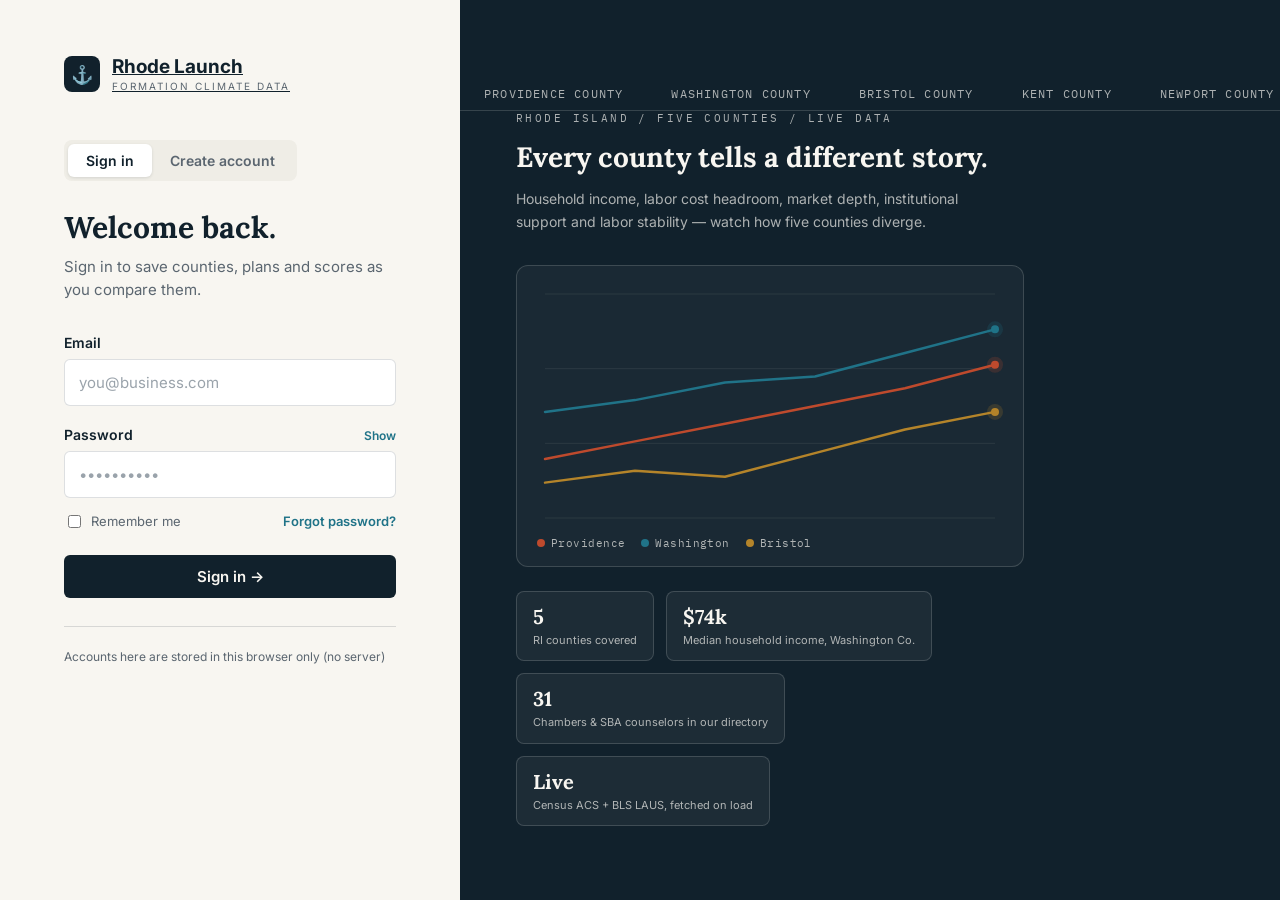
==== index.html @ 3983e7d6 "Update index.html" ====
<!doctype html>
<html lang="en">
<head>
<meta charset="UTF-8" />
<meta name="viewport" content="width=device-width, initial-scale=1.0" />
<title>Rhode Launch — Rhode Island formation climate estimator</title>
<meta name="description" content="Know the local economy before you sign the lease. County-by-county formation climate estimator for Rhode Island, built on live Census and BLS data." />
<link rel="preconnect" href="https://fonts.googleapis.com">
<link href="https://fonts.googleapis.com/css2?family=Lora:wght@600;700;800&family=Inter:wght@400;500;600;700&family=IBM+Plex+Mono:wght@400;500&display=swap" rel="stylesheet">
<link rel="stylesheet" href="style.css" />
</head>
<body>
<script>
  // Gate this page behind sign-in. Runs before the rest of the page renders.
  if (!localStorage.getItem("sbri_session")) {
    window.location.href = "login.html";
  }
</script>

<header class="site-header">
  <div class="header-inner">
    <button class="logo-btn" id="logo-link" aria-label="Go to estimator">
      <span class="logo-icon">⚓</span>
      <span>
        <div class="logo-text-main">Rhode Launch</div>
        <div class="logo-text-sub">FORMATION CLIMATE DATA</div>
      </span>
    </button>
    <nav class="nav-desktop">
      <button class="nav-pill" data-page="home">Estimator</button>
      <button class="nav-pill" data-page="counties">County snapshot</button>
      <button class="nav-pill" data-page="resources">Resources</button>
      <button class="nav-pill" data-page="saved">Saved scores</button>
      <button class="btn btn-outline btn-sm" id="auth-link" style="margin-left:8px;">Sign out</button>
    </nav>
    <button class="mobile-toggle" id="mobile-menu-toggle" aria-label="Toggle menu">☰</button>
  </div>
  <div id="mobile-menu" class="hidden">
    <button class="nav-pill" data-page="home">Estimator</button>
    <button class="nav-pill" data-page="counties">County snapshot</button>
    <button class="nav-pill" data-page="resources">Resources</button>
    <button class="nav-pill" data-page="saved">Saved scores</button>
    <button class="btn btn-outline btn-sm" id="auth-link-mobile" style="margin-top:4px;">Sign out</button>
  </div>
  <div id="data-status" class="data-status"></div>
</header>

<main>

  <!-- ============================ HOME / ESTIMATOR ============================ -->
  <section id="page-home">
    <div class="hero">
      <div class="hero-bg" style="background-image:url('https://images.unsplash.com/photo-1509440159596-0249088772ff?w=1600&q=60')"></div>
      <div class="hero-overlay"></div>
      <div class="ticker-wrap" style="position:relative;">
        <div class="ticker" id="ticker"></div>
      </div>
      <div class="hero-inner">
        <div class="eyebrow">RHODE ISLAND / OPEN DATA / FIVE COUNTIES</div>
        <h1 class="headline">Know the local economy <span class="underline-rust">before</span> you sign the lease.</h1>
        <p class="hero-lede">Rhode Launch turns Census income data, BLS labor data and the real map of chambers, SBA counselors and lenders into one transparent formation climate score — county by county.</p>
        <div class="hero-ctas">
          <a href="#plan-card" class="btn btn-cream" id="run-estimator-link">Run the estimator →</a>
          <button class="btn btn-outline-dark" id="compare-counties-btn">Compare counties</button>
        </div>
      </div>
    </div>

    <div class="page-section">
      <div class="card card-shadow" id="plan-card">
        <h2>Your plan</h2>
        <div class="grid-2">
          <div>
            <label class="field-label" for="county-select">County</label>
            <select id="county-select"></select>
          </div>
          <div>
            <label class="field-label" for="business-select">Business type</label>
            <select id="business-select"></select>
          </div>
        </div>
        <div class="grid-2" style="margin-top:24px;">
          <div>
            <div class="slider-row">
              <label class="field-label" for="rent-slider" style="margin:0;">Monthly rent budget</label>
              <span class="mono" id="rent-value">$3,000</span>
            </div>
            <input type="range" id="rent-slider" min="500" max="8000" step="100" value="3000" />
          </div>
          <div>
            <div class="slider-row">
              <label class="field-label" for="employees-slider" style="margin:0;">Employees at opening</label>
              <span class="mono" id="employees-value">2</span>
            </div>
            <input type="range" id="employees-slider" min="0" max="10" step="1" value="2" />
          </div>
        </div>

        <div class="rows">
          <div class="row"><span class="muted">Estimated annual payroll</span><span class="value" id="row-payroll">—</span></div>
          <div class="row"><span class="muted">Annual rent</span><span class="value" id="row-rent">—</span></div>
          <div class="row bold"><span class="muted">First-year fixed cost floor</span><span class="value" id="row-costfloor">—</span></div>
        </div>
        <p class="note" id="payroll-note"></p>
      </div>

      <div class="score-band">
        <div class="eyebrow" id="score-eyebrow" style="margin-bottom:12px;"></div>
        <div class="score-top">
          <div class="score-number" id="score-number">—</div>
          <span class="badge" id="score-badge"></span>
        </div>
        <p id="score-note"></p>
        <p id="county-note"></p>
        <button class="btn btn-outline-dark btn-sm" id="save-score-btn" style="margin-top:20px;">☆ Save this score</button>
        <p class="save-score-note" id="save-score-note"></p>
      </div>

      <div class="card">
        <h3>How the score was computed</h3>
        <div class="breakdown-grid">
          <div>
            <div class="score-bar">
              <div class="score-bar-top"><strong>Household demand</strong><span class="mono muted" id="val-household">—</span></div>
              <div class="score-bar-track"><div class="score-bar-fill" id="bar-household" style="width:0%"></div></div>
              <div class="small muted">ACS median household income + 5-year income growth</div>
            </div>
            <div class="score-bar">
              <div class="score-bar-top"><strong>Labor cost headroom</strong><span class="mono muted" id="val-labor">—</span></div>
              <div class="score-bar-track"><div class="score-bar-fill" id="bar-labor" style="width:0%"></div></div>
              <div class="small muted">ACS-derived average weekly wage, adjusted for your staffing and rent plan</div>
            </div>
            <div class="score-bar">
              <div class="score-bar-top"><strong>Market depth</strong><span class="mono muted" id="val-market">—</span></div>
              <div class="score-bar-track"><div class="score-bar-fill" id="bar-market" style="width:0%"></div></div>
              <div class="small muted">County business establishment density</div>
            </div>
            <div class="score-bar">
              <div class="score-bar-top"><strong>Institutional support</strong><span class="mono muted" id="val-institutional">—</span></div>
              <div class="score-bar-track"><div class="score-bar-fill" id="bar-institutional" style="width:0%"></div></div>
              <div class="small muted">Chambers, SBA counselors and lenders serving the county</div>
            </div>
            <div class="score-bar">
              <div class="score-bar-top"><strong>Labor stability</strong><span class="mono muted" id="val-stability">—</span></div>
              <div class="score-bar-track"><div class="score-bar-fill" id="bar-stability" style="width:0%"></div></div>
              <div class="small muted">BLS LAUS county unemployment rate</div>
            </div>
          </div>
          <div class="radar-wrap"><canvas id="radar-chart"></canvas></div>
        </div>
        <div class="cta-row">
          <button class="btn btn-dark" id="resources-cta">— local resources</button>
          <button class="btn btn-outline" id="compare-counties-btn-2">Compare with other counties</button>
        </div>
      </div>

      <div class="source-grid">
        <div class="card">
          <div class="source-card-icon">📈</div>
          <h3 style="font-size:16px;margin-bottom:8px;">Income & growth</h3>
          <p class="muted" style="font-size:13px;line-height:1.5;">American Community Survey 5-year estimates for median household income and its five-year change, per county.</p>
        </div>
        <div class="card">
          <div class="source-card-icon">🏢</div>
          <h3 style="font-size:16px;margin-bottom:8px;">Wages & establishments</h3>
          <p class="muted" style="font-size:13px;line-height:1.5;">Estimated weekly wage from ACS earnings data, and establishment counts from Census County Business Patterns.</p>
        </div>
        <div class="card">
          <div class="source-card-icon">🏛️</div>
          <h3 style="font-size:16px;margin-bottom:8px;">Institutional support</h3>
          <p class="muted" style="font-size:13px;line-height:1.5;">Counted from the actual chambers, SBA counselors and lenders that serve each county in our directory.</p>
        </div>
      </div>

      <div class="info-bar">
        <span>ℹ️</span>
        <span>Live figures come from the Census ACS 5-year API, Census County Business Patterns, and the BLS LAUS API, fetched when this page loads. Any metric that fails to load falls back to a cached snapshot, flagged above.</span>
      </div>
    </div>
  </section>

  <!-- ============================ COUNTY SNAPSHOT ============================ -->
  <section id="page-counties" class="hidden">
    <div class="hero" style="min-height:0;">
      <div class="hero-overlay" style="background:var(--navy);"></div>
      <div class="hero-inner small">
        <div class="eyebrow">02 / COUNTY SNAPSHOT</div>
        <h1 class="headline mid">The differences between Washington, Bristol and Providence are bigger than you think.</h1>
        <p class="hero-lede">Same state, forty-five minutes apart — switch the metric below to see who actually leads, using live Census and BLS figures.</p>
      </div>
    </div>
    <div class="page-section">
      <div id="metric-pills"></div>
      <div class="card card-shadow">
        <div class="metric-header">
          <h2 id="metric-title" style="margin:0;"></h2>
          <span class="muted small" id="metric-leader"></span>
        </div>
        <div class="bar-chart-wrap"><canvas id="bar-chart"></canvas></div>
      </div>
    </div>
  </section>

  <!-- ============================ RESOURCES ============================ -->
  <section id="page-resources" class="hidden">
    <div class="hero">
      <div class="hero-bg" style="background-image:url('https://images.unsplash.com/photo-1543525238-63aa1dabce33?w=1600&q=60')"></div>
      <div class="hero-overlay"></div>
      <div class="hero-inner small">
        <div class="eyebrow">03 / RESOURCES DIRECTORY</div>
        <h1 class="headline mid">A weak score is not a no. It is a list of people to call.</h1>
        <p class="hero-lede">Every organization below serves Rhode Island founders directly — free counseling, chamber networks, CDFI microloans and SBA-preferred lenders.</p>
      </div>
    </div>
    <div class="page-section">
      <div class="card card-shadow grid-2">
        <div>
          <label class="field-label" for="filter-county">County</label>
          <select id="filter-county"></select>
        </div>
        <div>
          <label class="field-label" for="filter-type">Type of help</label>
          <select id="filter-type"></select>
        </div>
      </div>
      <div class="resources-count" id="resources-count"></div>
      <div class="resources-grid" id="resources-grid"></div>
      <div class="card hidden" id="resources-empty">
        <p class="muted">No organizations match those filters yet. Try a different county or type of help.</p>
      </div>
    </div>
  </section>

  <!-- ============================ SAVED SCORES ============================ -->
  <section id="page-saved" class="hidden">
    <div class="hero" style="min-height:0;">
      <div class="hero-overlay" style="background:var(--navy);"></div>
      <div class="hero-inner small">
        <div class="eyebrow">04 / YOUR SAVED SCORES</div>
        <h1 class="headline mid">Every plan you've run, in one place.</h1>
        <p class="hero-lede">Saved to this browser under your account. Save a score from the estimator to add it here.</p>
      </div>
    </div>
    <div class="page-section">
      <div class="card card-shadow" id="saved-latest-card">
        <h2 style="margin-bottom:8px;">Most recent</h2>
        <div id="saved-latest"></div>
      </div>
      <div class="card" id="saved-history-card">
        <div style="display:flex;align-items:center;justify-content:space-between;margin-bottom:24px;">
          <h3 style="margin:0;">Saved history</h3>
          <button class="btn btn-outline btn-sm" id="clear-saved-btn">Clear all</button>
        </div>
        <div id="saved-history"></div>
      </div>
    </div>
  </section>

</main>

<footer class="site-footer">
  <div class="footer-inner">
    <div class="footer-brand">
      <h3>Rhode Launch</h3>
      <p>Independent, open-data view of what it costs and takes to open a small business in Rhode Island.</p>
    </div>
    <div class="footer-cols">
      <div class="footer-col">
        <div class="footer-col-title">TOOLS</div>
        <ul>
          <li><button class="nav-pill" data-page="home" style="padding:0;">Feasibility estimator</button></li>
          <li><button class="nav-pill" data-page="counties" style="padding:0;">County snapshot</button></li>
          <li><button class="nav-pill" data-page="resources" style="padding:0;">Resources directory</button></li>
        </ul>
        <div class="footer-col-title">DATA SOURCES</div>
        <ul class="plain">
          <li>U.S. Census ACS 5-year estimates</li>
          <li>Census County Business Patterns</li>
          <li>BLS Local Area Unemployment Statistics</li>
          <li>SBA / RISBDC counseling networks</li>
        </ul>
      </div>
      <div class="footer-col">
        <div class="footer-col-title">CONTACT</div>
        <ul class="plain">
          <li>Providence, Rhode Island</li>
          <li>aanviag15@gmail.com</li>
          <li>(401) 526-2066</li>
        </ul>
      </div>
    </div>
  </div>
  
</footer>

<script src="auth.js"></script>
<script src="script.js"></script>
</body>
</html>
---- style.css ----
/* ------------------------------------------------------------------------
   style.css — design tokens + layout, hand-written (no Tailwind/build step)
   ------------------------------------------------------------------------ */

:root {
  --cream: #F8F6F1;
  --navy: #11212C;
  --rust: #BE4A2D;
  --teal: #207388;
  --green: #2F6A50;
  --gold: #B4842A;
  --line: rgba(17, 33, 44, 0.14);
  --line-dark: rgba(248, 246, 241, 0.16);
  --muted: #5B6670;
  --muted-dark: rgba(248, 246, 241, 0.68);
}

* { box-sizing: border-box; }
html { scroll-behavior: smooth; }
body {
  margin: 0;
  background: var(--cream);
  color: var(--navy);
  font-family: 'Inter', -apple-system, sans-serif;
  -webkit-font-smoothing: antialiased;
}
h1, h2, h3 { font-family: 'Lora', Georgia, serif; margin: 0; }
p { margin: 0; }
.hidden { display: none !important; }
.muted { color: var(--muted); }
.small { font-size: 12px; }
a { color: inherit; }
button { font-family: inherit; cursor: pointer; }
.wrap { max-width: 1100px; margin: 0 auto; padding: 0 24px; }
.mono { font-family: 'IBM Plex Mono', monospace; }

/* ---------- header ---------- */
header.site-header {
  background: var(--cream);
  border-bottom: 1px solid var(--line);
  position: relative;
  z-index: 20;
}
.header-inner { display: flex; align-items: center; justify-content: space-between; padding: 16px 24px; }
.logo-btn { background: none; border: none; padding: 0; display: flex; align-items: center; gap: 12px; }
.logo-icon {
  width: 36px; height: 36px; border-radius: 8px; background: var(--navy);
  display: flex; align-items: center; justify-content: center; color: var(--cream); font-size: 18px; flex-shrink: 0;
}
.logo-text-main { font-weight: 700; font-size: 19px; line-height: 1; }
.logo-text-sub { font-size: 10px; letter-spacing: 0.2em; color: var(--muted); margin-top: 4px; }

nav.nav-desktop { display: none; gap: 4px; }
.nav-pill { background: none; border: none; padding: 10px 16px; border-radius: 6px; font-size: 14px; font-weight: 500; color: var(--navy); }
.nav-pill.active { background: var(--navy); color: var(--cream); }

.mobile-toggle { display: flex; width: 40px; height: 40px; border: 1px solid var(--line); border-radius: 6px; align-items: center; justify-content: center; background: none; font-size: 18px; }
#mobile-menu { display: flex; flex-direction: column; gap: 4px; padding: 0 24px 16px; }

@media (min-width: 800px) {
  nav.nav-desktop { display: flex; }
  .mobile-toggle { display: none; }
  #mobile-menu { display: none !important; }
}

.data-status {
  text-align: center; font-size: 12px; padding: 6px 12px;
  font-family: 'IBM Plex Mono', monospace; letter-spacing: 0.02em;
}
.status-loading { background: #EFEDE6; color: var(--muted); }
.status-live { background: #E3F0EA; color: var(--green); }
.status-partial { background: #F5EBD9; color: var(--gold); }
.status-fallback { background: #F5E4DC; color: var(--rust); }

/* ---------- hero ---------- */
.hero { position: relative; background: var(--navy); overflow: hidden; }
.hero-bg {
  position: absolute; inset: 0; opacity: 0.35; background-size: cover; background-position: center;
}
.hero-overlay { position: absolute; inset: 0; background: linear-gradient(180deg, rgba(17,33,44,0.8) 0%, rgba(17,33,44,0.95) 75%); }
.hero-inner { position: relative; padding: 64px 24px 80px; max-width: 1100px; margin: 0 auto; }
.hero-inner.small { padding: 64px 24px 64px; }
.eyebrow { font-family: 'IBM Plex Mono', monospace; font-size: 11px; letter-spacing: 0.22em; color: var(--muted-dark); margin-bottom: 16px; }
h1.headline { font-weight: 700; font-size: 42px; line-height: 1.1; color: var(--cream); max-width: 720px; }
h1.headline.mid { font-size: 38px; }
.underline-rust { border-bottom: 3px solid var(--rust); }
.hero-lede { margin-top: 24px; font-size: 17px; line-height: 1.6; color: var(--muted-dark); max-width: 640px; }
.hero-ctas { margin-top: 32px; display: flex; flex-wrap: wrap; gap: 12px; }

.btn { display: inline-flex; align-items: center; gap: 8px; padding: 12px 24px; border-radius: 6px; font-weight: 600; font-size: 15px; border: none; text-decoration: none; }
.btn-cream { background: var(--cream); color: var(--navy); }
.btn-outline-dark { background: transparent; color: var(--cream); border: 1px solid var(--muted-dark); }
.btn-dark { background: var(--navy); color: var(--cream); }
.btn-outline { background: transparent; color: var(--navy); border: 1px solid var(--line); }
.btn-sm { padding: 8px 16px; font-size: 13px; }

/* ---------- ticker ---------- */
.ticker-wrap { position: relative; border-bottom: 1px solid var(--line-dark); overflow: hidden; padding: 8px 0; }
.ticker { display: inline-block; white-space: nowrap; font-family: 'IBM Plex Mono', monospace; font-size: 12px; letter-spacing: 0.1em; color: var(--muted-dark); animation: scroll-left 40s linear infinite; }
.ticker span { margin: 0 24px; }
@keyframes scroll-left { from { transform: translateX(0); } to { transform: translateX(-50%); } }
@media (prefers-reduced-motion: reduce) { .ticker { animation: none; } }

/* ---------- cards / sections ---------- */
.page-section { max-width: 1100px; margin: -40px auto 0; padding: 0 24px 80px; position: relative; }
.card { background: #fff; border: 1px solid var(--line); border-radius: 12px; padding: 32px; }
.card + .card { margin-top: 24px; }
.card-shadow { box-shadow: 0 20px 40px -20px rgba(17,33,44,0.25); }
.card h2 { font-size: 24px; font-weight: 700; margin-bottom: 24px; }
.card h3 { font-size: 20px; font-weight: 700; margin-bottom: 24px; }

.grid-2 { display: grid; grid-template-columns: 1fr; gap: 24px; }
@media (min-width: 700px) { .grid-2 { grid-template-columns: 1fr 1fr; } }

label.field-label { display: block; font-size: 14px; font-weight: 600; margin-bottom: 8px; }
select {
  width: 100%; appearance: none; border-radius: 6px; padding: 12px 40px 12px 14px; font-size: 15px;
  background: var(--cream) url("data:image/svg+xml,%3Csvg xmlns='http://www.w3.org/2000/svg' width='16' height='16' viewBox='0 0 24 24' fill='none' stroke='%2311212C' stroke-width='2'%3E%3Cpolyline points='6 9 12 15 18 9'/%3E%3C/svg%3E") no-repeat right 12px center;
  border: 1px solid var(--line); color: var(--navy);
}
select:focus, button:focus-visible, a:focus-visible { outline: 2px solid var(--teal); outline-offset: 2px; }

.slider-row { display: flex; align-items: baseline; justify-content: space-between; margin-bottom: 8px; }
input[type="range"] { width: 100%; height: 4px; border-radius: 2px; background: var(--line); appearance: none; outline: none; }
input[type="range"]::-webkit-slider-thumb {
  appearance: none; width: 18px; height: 18px; border-radius: 50%; background: var(--teal);
  cursor: pointer; border: 3px solid #fff; box-shadow: 0 0 0 1px var(--teal);
}
input[type="range"]::-moz-range-thumb {
  width: 18px; height: 18px; border-radius: 50%; background: var(--teal); cursor: pointer; border: 3px solid #fff;
}

.rows { margin-top: 28px; border-top: 1px solid var(--line); }
.row { display: flex; align-items: center; justify-content: space-between; padding: 12px 0; border-bottom: 1px solid var(--line); }
.row .value { font-family: 'IBM Plex Mono', monospace; font-weight: 600; }
.row.bold .value { font-size: 17px; }
.note { font-size: 13px; color: var(--muted); margin-top: 16px; line-height: 1.5; }

/* score band */
.score-band { background: var(--navy); border-radius: 12px; padding: 40px; margin-top: 24px; }
.score-top { display: flex; align-items: center; gap: 20px; flex-wrap: wrap; }
.score-number { font-family: 'Lora', serif; font-weight: 700; font-size: 72px; line-height: 1; color: var(--cream); }
.badge { padding: 6px 14px; border-radius: 6px; font-size: 13px; font-weight: 600; color: var(--cream); }
.badge-rust { background: var(--rust); }
.badge-gold { background: var(--gold); }
.badge-green { background: var(--green); }
.score-band p { color: var(--muted-dark); margin-top: 16px; max-width: 640px; line-height: 1.6; font-size: 15px; }

/* breakdown */
.breakdown-grid { display: grid; grid-template-columns: 1fr; gap: 40px; align-items: center; }
@media (min-width: 800px) { .breakdown-grid { grid-template-columns: 1fr 1fr; } }
.score-bar + .score-bar { margin-top: 20px; }
.score-bar-top { display: flex; align-items: baseline; justify-content: space-between; }
.score-bar-track { height: 6px; border-radius: 3px; background: var(--line); margin: 8px 0 6px; overflow: hidden; }
.score-bar-fill { height: 100%; background: var(--teal); border-radius: 3px; transition: width 0.3s ease; }
.radar-wrap { height: 260px; }
.radar-wrap canvas, .bar-chart-wrap canvas { width: 100%; height: 100%; display: block; }
.cta-row { display: flex; flex-wrap: wrap; gap: 12px; margin-top: 32px; }

.source-grid { display: grid; grid-template-columns: 1fr; gap: 20px; margin-top: 24px; }
@media (min-width: 700px) { .source-grid { grid-template-columns: repeat(3, 1fr); } }
.source-card-icon { width: 36px; height: 36px; border-radius: 8px; background: var(--cream); display: flex; align-items: center; justify-content: center; margin-bottom: 16px; font-size: 16px; }

.info-bar { display: flex; gap: 10px; align-items: flex-start; margin-top: 24px; padding: 14px 16px; border-radius: 8px; background: #EFEDE6; font-size: 13px; color: var(--muted); }

/* saved scores */
.save-score-note { font-size: 13px; margin-top: 8px; min-height: 18px; color: var(--green); }
.saved-row { display: flex; align-items: center; justify-content: space-between; gap: 16px; padding: 14px 0; border-bottom: 1px solid var(--line); flex-wrap: wrap; }
.saved-row:last-child { border-bottom: none; }
.saved-row-main { font-size: 14px; }
.saved-row-main strong { font-family: 'Lora', serif; }
.saved-row-meta { font-size: 12px; color: var(--muted); margin-top: 4px; }
.saved-row-score { font-family: 'IBM Plex Mono', monospace; font-weight: 600; font-size: 18px; flex-shrink: 0; }
.saved-empty { color: var(--muted); font-size: 14px; }

/* metric pills (county page) */
#metric-pills { display: flex; flex-wrap: wrap; gap: 8px; margin-bottom: 24px; }
.metric-pill { padding: 10px 16px; border-radius: 6px; font-size: 14px; font-weight: 500; background: var(--cream); color: var(--navy); border: 1px solid var(--line); }
.metric-pill.active { background: var(--navy); color: var(--cream); border-color: var(--navy); }
.metric-header { display: flex; align-items: baseline; justify-content: space-between; flex-wrap: wrap; gap: 8px; margin-bottom: 24px; }
.bar-chart-wrap { height: 320px; }

/* resources page */
.resource-card h3 { font-size: 19px; margin-bottom: 8px; line-height: 1.3; }
.tag { display: inline-block; font-size: 11px; font-weight: 600; letter-spacing: 0.06em; padding: 4px 10px; border-radius: 4px; background: #E3F0F2; color: var(--teal); margin-bottom: 12px; }
.resource-card p { font-size: 14px; line-height: 1.5; margin-bottom: 16px; }
.resource-meta { font-size: 13px; color: var(--muted); display: flex; flex-direction: column; gap: 6px; padding-bottom: 16px; margin-bottom: 16px; border-bottom: 1px solid var(--line); }
.resource-footer { display: flex; align-items: center; justify-content: space-between; }
.resources-grid { display: grid; grid-template-columns: 1fr; gap: 20px; }
@media (min-width: 700px) { .resources-grid { grid-template-columns: 1fr 1fr; } }
.resources-count { font-family: 'IBM Plex Mono', monospace; font-size: 12px; letter-spacing: 0.15em; color: var(--muted); margin-bottom: 20px; }

/* footer */
footer.site-footer { background: var(--navy); }
.footer-inner { max-width: 1100px; margin: 0 auto; padding: 56px 24px; display: grid; grid-template-columns: 1fr; gap: 40px; }
@media (min-width: 800px) { .footer-inner { grid-template-columns: 1fr 1fr; } }
.footer-brand h3 { color: var(--cream); font-size: 22px; margin-bottom: 12px; }
.footer-brand p { color: var(--muted-dark); font-size: 14px; line-height: 1.6; max-width: 320px; }
.footer-cols { display: grid; grid-template-columns: 1fr 1fr; gap: 32px; }
.footer-col-title { font-family: 'IBM Plex Mono', monospace; font-size: 11px; letter-spacing: 0.2em; color: var(--muted-dark); margin-bottom: 12px; }
.footer-col ul { list-style: none; margin: 0 0 24px; padding: 0; display: flex; flex-direction: column; gap: 8px; }
.footer-col ul li, .footer-col ul button { font-size: 14px; color: var(--cream); background: none; border: none; padding: 0; text-align: left; }
.footer-col ul.plain li { color: var(--muted-dark); }
.footer-bottom { border-top: 1px solid var(--line-dark); text-align: center; padding: 20px; font-size: 12px; color: var(--muted-dark); }
/* ------------------------------
   MOBILE OPTIMIZATION (under 600px)
   ------------------------------ */
@media (max-width: 600px) {

  /* Typography scaling */
  h1.headline { font-size: 30px; }
  h1.headline.mid { font-size: 28px; }
  .score-number { font-size: 52px; }

  /* Layout tightening */
  .page-section { padding: 0 16px 60px; }
  .card { padding: 24px; }
  .score-band { padding: 28px; }

  /* Header adjustments */
  .header-inner { padding: 12px 16px; }
  .logo-text-main { font-size: 17px; }
  .logo-icon { width: 32px; height: 32px; }

  /* Sliders */
  .slider-row { flex-direction: column; align-items: flex-start; }
  #rent-value, #employees-value { margin-top: 6px; }

  /* Charts */
  .bar-chart-wrap { height: 240px; }
  .radar-wrap { height: 220px; }

  /* Score breakdown bars */
  .score-bar-top { flex-direction: column; align-items: flex-start; }
  .score-bar-fill { transition: none; }

  /* Resource cards */
  .resource-card { padding: 20px; }
  .resource-meta { font-size: 12px; }
  .resource-footer { flex-direction: column; gap: 12px; }

  /* Footer */
  .footer-inner { padding: 40px 16px; }
  .footer-cols { grid-template-columns: 1fr; }
}
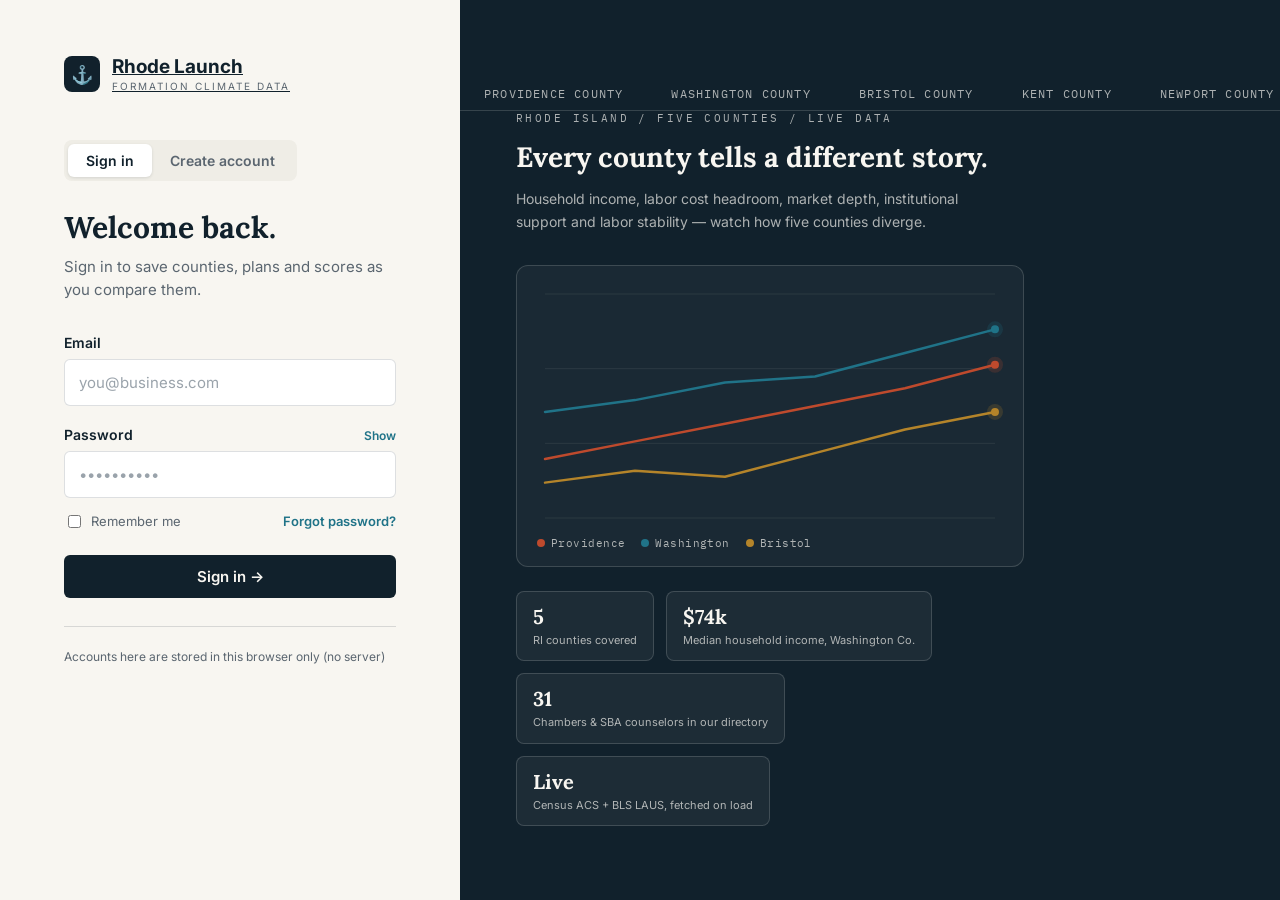
==== commit 7853d828: "Update index.html" ====
--- a/index.html
+++ b/index.html
@@ -20,7 +20,39 @@
 <header class="site-header">
   <div class="header-inner">
     <button class="logo-btn" id="logo-link" aria-label="Go to estimator">
-      <span class="logo-icon">⚓</span>
+      <span class="logo-icon"><svg width="140" height="140" viewBox="0 0 400 400" xmlns="http://www.w3.org/2000/svg" role="img">
+  <title>Rhode Launch logo, single circle</title>
+
+  <!-- Outer badge circle -->
+  <circle cx="200" cy="200" r="190" fill="#faf3e8" stroke="#e8a33d" stroke-width="4"/>
+
+  <!-- Storefront + sprout scene -->
+  <g transform="translate(72.5,4) scale(0.85)">
+    <rect x="70" y="215" width="170" height="4" fill="#3d2b1f" opacity="0.15"/>
+    <rect x="82" y="182" width="42" height="33" fill="#c1502e"/>
+    <path d="M78,182 L128,182 L122,168 L84,168 Z" fill="#7a9b76"/>
+    <rect x="94" y="197" width="18" height="18" fill="#faf3e8"/>
+    <rect x="132" y="165" width="50" height="50" fill="#e8a33d"/>
+    <path d="M127,165 L187,165 L179,148 L135,148 Z" fill="#c1502e"/>
+    <rect x="140" y="182" width="14" height="14" fill="#faf3e8"/>
+    <rect x="163" y="182" width="14" height="33" fill="#3d2b1f" opacity="0.65"/>
+    <rect x="186" y="188" width="40" height="27" fill="#7a9b76"/>
+    <path d="M182,188 L230,188 L224,175 L188,175 Z" fill="#e8a33d"/>
+    <rect x="197" y="199" width="16" height="16" fill="#faf3e8"/>
+    <path d="M155,145 C148,132 148,118 156,104" fill="none" stroke="#7a9b76" stroke-width="4" stroke-linecap="round"/>
+    <path d="M156,120 C148,116 140,118 136,126 C144,130 152,128 156,120 Z" fill="#7a9b76"/>
+    <path d="M156,108 C164,104 172,106 176,114 C168,118 160,116 156,108 Z" fill="#7a9b76"/>
+    <circle cx="156" cy="100" r="6" fill="#c1502e"/>
+  </g>
+
+  <!-- Wordmark -->
+  <text x="200" y="255" text-anchor="middle" font-family="Arial, sans-serif" font-size="42" font-weight="700" fill="#3d2b1f">Rhode</text>
+  <text x="200" y="299" text-anchor="middle" font-family="Arial, sans-serif" font-size="42" font-weight="700" fill="#c1502e">Launch</text>
+
+  <rect x="170" y="312" width="60" height="3" rx="1.5" fill="#7a9b76"/>
+
+  <text x="200" y="335" text-anchor="middle" font-family="Arial, sans-serif" font-size="12" letter-spacing="1" fill="#8a7864">GROWING LOCAL BUSINESS</text>
+</svg></span>
       <span>
         <div class="logo-text-main">Rhode Launch</div>
         <div class="logo-text-sub">FORMATION CLIMATE DATA</div>
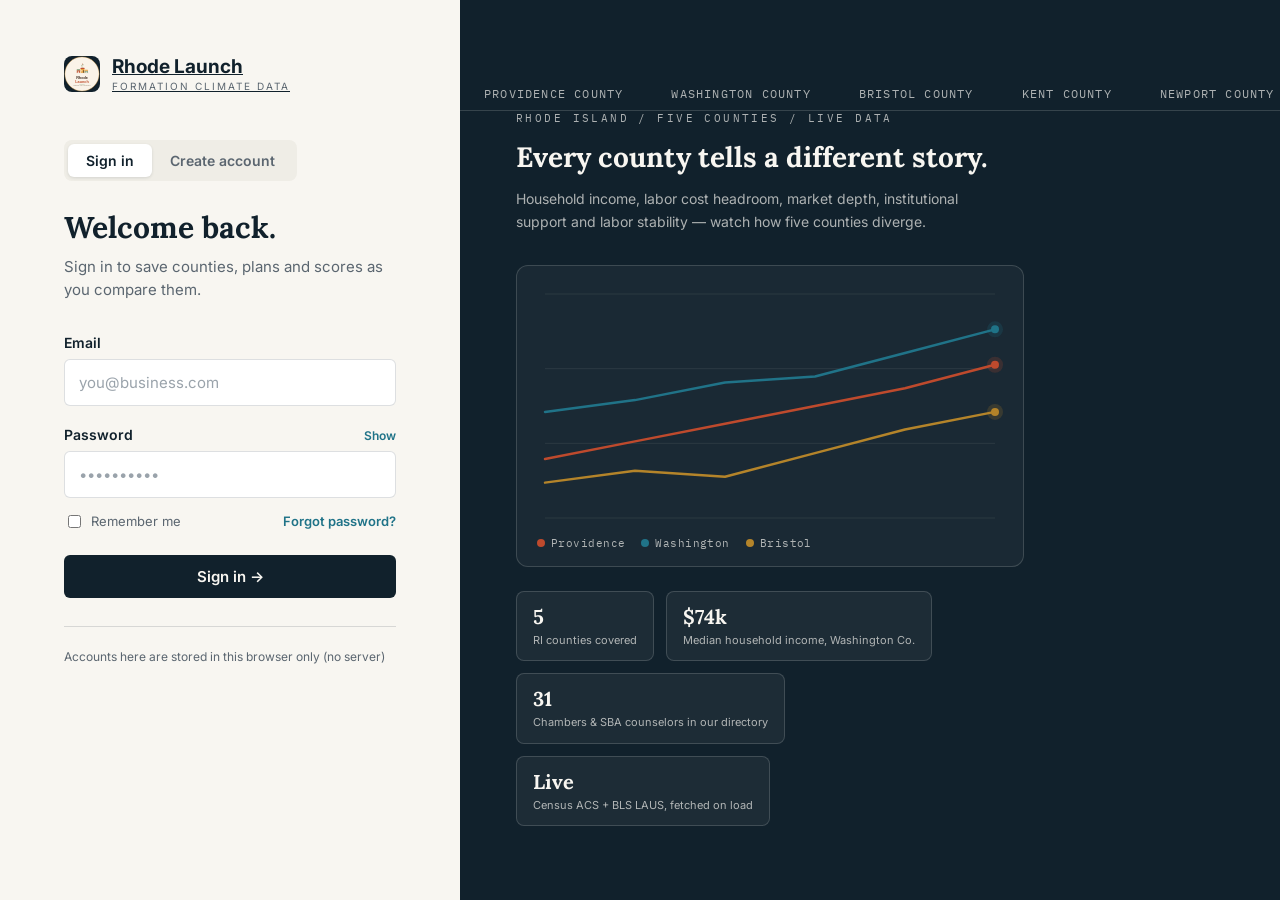
==== commit fc173847: "Update index.html" ====
--- a/index.html
+++ b/index.html
@@ -20,39 +20,42 @@
 <header class="site-header">
   <div class="header-inner">
     <button class="logo-btn" id="logo-link" aria-label="Go to estimator">
-      <span class="logo-icon"><svg width="140" height="140" viewBox="0 0 400 400" xmlns="http://www.w3.org/2000/svg" role="img">
-  <title>Rhode Launch logo, single circle</title>
-
-  <!-- Outer badge circle -->
-  <circle cx="200" cy="200" r="190" fill="#faf3e8" stroke="#e8a33d" stroke-width="4"/>
-
-  <!-- Storefront + sprout scene -->
-  <g transform="translate(72.5,4) scale(0.85)">
-    <rect x="70" y="215" width="170" height="4" fill="#3d2b1f" opacity="0.15"/>
-    <rect x="82" y="182" width="42" height="33" fill="#c1502e"/>
-    <path d="M78,182 L128,182 L122,168 L84,168 Z" fill="#7a9b76"/>
-    <rect x="94" y="197" width="18" height="18" fill="#faf3e8"/>
-    <rect x="132" y="165" width="50" height="50" fill="#e8a33d"/>
-    <path d="M127,165 L187,165 L179,148 L135,148 Z" fill="#c1502e"/>
-    <rect x="140" y="182" width="14" height="14" fill="#faf3e8"/>
-    <rect x="163" y="182" width="14" height="33" fill="#3d2b1f" opacity="0.65"/>
-    <rect x="186" y="188" width="40" height="27" fill="#7a9b76"/>
-    <path d="M182,188 L230,188 L224,175 L188,175 Z" fill="#e8a33d"/>
-    <rect x="197" y="199" width="16" height="16" fill="#faf3e8"/>
-    <path d="M155,145 C148,132 148,118 156,104" fill="none" stroke="#7a9b76" stroke-width="4" stroke-linecap="round"/>
-    <path d="M156,120 C148,116 140,118 136,126 C144,130 152,128 156,120 Z" fill="#7a9b76"/>
-    <path d="M156,108 C164,104 172,106 176,114 C168,118 160,116 156,108 Z" fill="#7a9b76"/>
-    <circle cx="156" cy="100" r="6" fill="#c1502e"/>
-  </g>
-
-  <!-- Wordmark -->
-  <text x="200" y="255" text-anchor="middle" font-family="Arial, sans-serif" font-size="42" font-weight="700" fill="#3d2b1f">Rhode</text>
-  <text x="200" y="299" text-anchor="middle" font-family="Arial, sans-serif" font-size="42" font-weight="700" fill="#c1502e">Launch</text>
-
-  <rect x="170" y="312" width="60" height="3" rx="1.5" fill="#7a9b76"/>
-
-  <text x="200" y="335" text-anchor="middle" font-family="Arial, sans-serif" font-size="12" letter-spacing="1" fill="#8a7864">GROWING LOCAL BUSINESS</text>
-</svg></span>
+      <span class="logo-icon"><a href="https://ashimaa1.github.io/Launch/index.html" style="display:inline-flex; align-items:center; gap:10px; text-decoration:none;">
+  <svg style="width:60px; height:60px; flex-shrink:0;" viewBox="0 0 400 400" xmlns="http://www.w3.org/2000/svg" role="img">
+    <title>Rhode Launch logo, single circle</title>
+
+    <!-- Outer badge circle -->
+    <circle cx="200" cy="200" r="190" fill="#faf3e8" stroke="#e8a33d" stroke-width="4"/>
+
+    <!-- Storefront + sprout scene -->
+    <g transform="translate(72.5,4) scale(0.85)">
+      <rect x="70" y="215" width="170" height="4" fill="#3d2b1f" opacity="0.15"/>
+      <rect x="82" y="182" width="42" height="33" fill="#c1502e"/>
+      <path d="M78,182 L128,182 L122,168 L84,168 Z" fill="#7a9b76"/>
+      <rect x="94" y="197" width="18" height="18" fill="#faf3e8"/>
+      <rect x="132" y="165" width="50" height="50" fill="#e8a33d"/>
+      <path d="M127,165 L187,165 L179,148 L135,148 Z" fill="#c1502e"/>
+      <rect x="140" y="182" width="14" height="14" fill="#faf3e8"/>
+      <rect x="163" y="182" width="14" height="33" fill="#3d2b1f" opacity="0.65"/>
+      <rect x="186" y="188" width="40" height="27" fill="#7a9b76"/>
+      <path d="M182,188 L230,188 L224,175 L188,175 Z" fill="#e8a33d"/>
+      <rect x="197" y="199" width="16" height="16" fill="#faf3e8"/>
+      <path d="M155,145 C148,132 148,118 156,104" fill="none" stroke="#7a9b76" stroke-width="4" stroke-linecap="round"/>
+      <path d="M156,120 C148,116 140,118 136,126 C144,130 152,128 156,120 Z" fill="#7a9b76"/>
+      <path d="M156,108 C164,104 172,106 176,114 C168,118 160,116 156,108 Z" fill="#7a9b76"/>
+      <circle cx="156" cy="100" r="6" fill="#c1502e"/>
+    </g>
+
+    <!-- Wordmark -->
+    <text x="200" y="255" text-anchor="middle" font-family="Arial, sans-serif" font-size="42" font-weight="700" fill="#3d2b1f">Rhode</text>
+    <text x="200" y="299" text-anchor="middle" font-family="Arial, sans-serif" font-size="42" font-weight="700" fill="#c1502e">Launch</text>
+
+    <rect x="170" y="312" width="60" height="3" rx="1.5" fill="#7a9b76"/>
+
+    <text x="200" y="335" text-anchor="middle" font-family="Arial, sans-serif" font-size="12" letter-spacing="1" fill="#8a7864">GROWING LOCAL BUSINESS</text>
+  </svg>
+  <span style="font-weight:700; font-size:18px; color:#3d2b1f;">Rhode Launch</span>
+</a></span>
       <span>
         <div class="logo-text-main">Rhode Launch</div>
         <div class="logo-text-sub">FORMATION CLIMATE DATA</div>
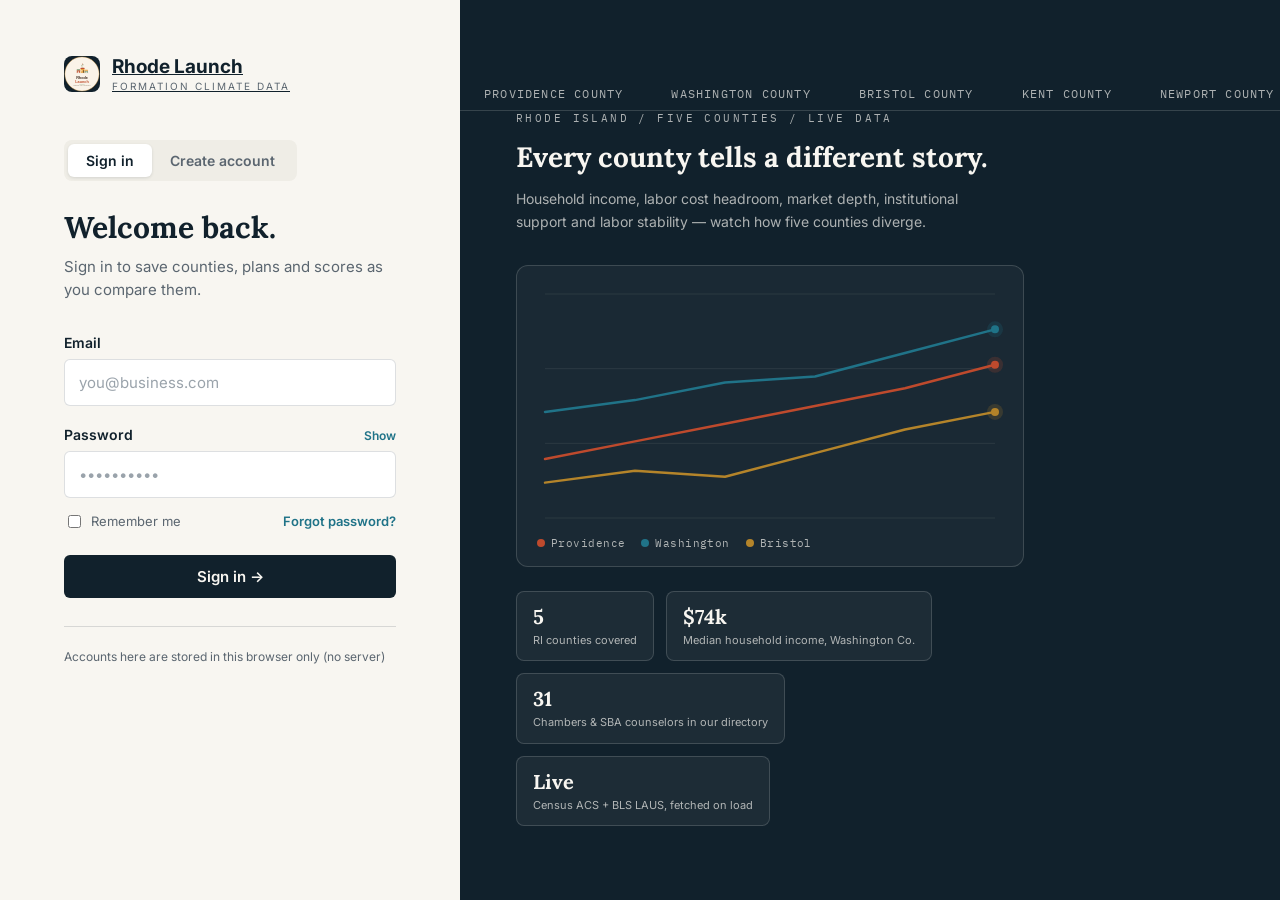
==== commit 095a32fc: "Update index.html" ====
--- a/index.html
+++ b/index.html
@@ -20,15 +20,13 @@
 <header class="site-header">
   <div class="header-inner">
     <button class="logo-btn" id="logo-link" aria-label="Go to estimator">
-      <span class="logo-icon"><a href="https://ashimaa1.github.io/Launch/index.html" style="display:inline-flex; align-items:center; gap:10px; text-decoration:none;">
-  <svg style="width:60px; height:60px; flex-shrink:0;" viewBox="0 0 400 400" xmlns="http://www.w3.org/2000/svg" role="img">
-    <title>Rhode Launch logo, single circle</title>
-
-    <!-- Outer badge circle -->
-    <circle cx="200" cy="200" r="190" fill="#faf3e8" stroke="#e8a33d" stroke-width="4"/>
-
-    <!-- Storefront + sprout scene -->
-    <g transform="translate(72.5,4) scale(0.85)">
+      <span class="logo-icon"><a href="https://ashimaa1.github.io/Launch/index.html" style="display:inline-flex; align-items:center;">
+  <svg width="60" height="60" viewBox="0 0 310 310" xmlns="http://www.w3.org/2000/svg" role="img">
+    <title>Rhode Launch icon</title>
+
+    <circle cx="155" cy="155" r="150" fill="#faf3e8" stroke="#e8a33d" stroke-width="4"/>
+
+    <g transform="translate(0,25)">
       <rect x="70" y="215" width="170" height="4" fill="#3d2b1f" opacity="0.15"/>
       <rect x="82" y="182" width="42" height="33" fill="#c1502e"/>
       <path d="M78,182 L128,182 L122,168 L84,168 Z" fill="#7a9b76"/>
@@ -45,16 +43,7 @@
       <path d="M156,108 C164,104 172,106 176,114 C168,118 160,116 156,108 Z" fill="#7a9b76"/>
       <circle cx="156" cy="100" r="6" fill="#c1502e"/>
     </g>
-
-    <!-- Wordmark -->
-    <text x="200" y="255" text-anchor="middle" font-family="Arial, sans-serif" font-size="42" font-weight="700" fill="#3d2b1f">Rhode</text>
-    <text x="200" y="299" text-anchor="middle" font-family="Arial, sans-serif" font-size="42" font-weight="700" fill="#c1502e">Launch</text>
-
-    <rect x="170" y="312" width="60" height="3" rx="1.5" fill="#7a9b76"/>
-
-    <text x="200" y="335" text-anchor="middle" font-family="Arial, sans-serif" font-size="12" letter-spacing="1" fill="#8a7864">GROWING LOCAL BUSINESS</text>
   </svg>
-  <span style="font-weight:700; font-size:18px; color:#3d2b1f;">Rhode Launch</span>
 </a></span>
       <span>
         <div class="logo-text-main">Rhode Launch</div>
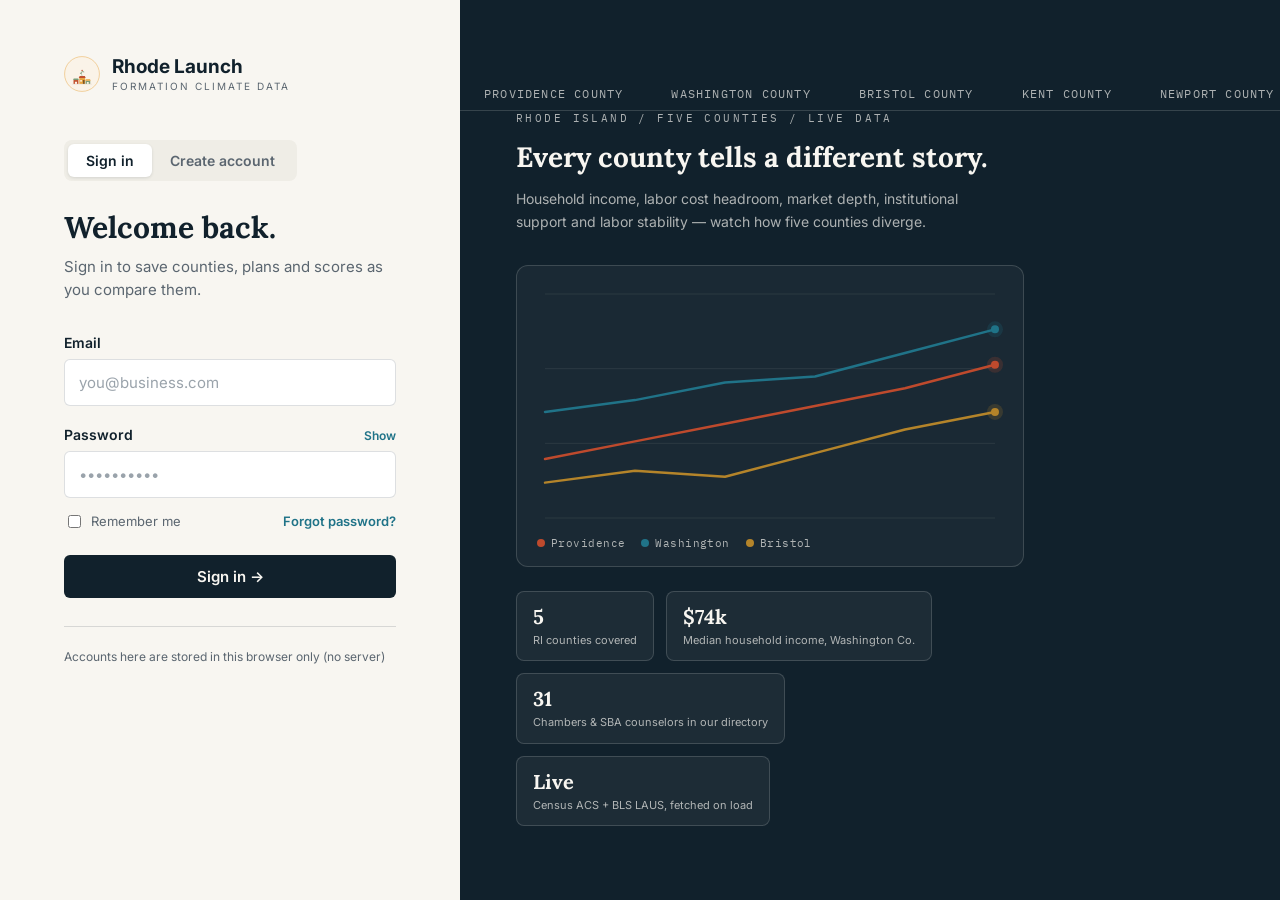
==== commit 8367be80: "Update index.html" ====
--- a/index.html
+++ b/index.html
@@ -19,37 +19,37 @@
 
 <header class="site-header">
   <div class="header-inner">
-    <button class="logo-btn" id="logo-link" aria-label="Go to estimator">
-      <span class="logo-icon"><a href="https://ashimaa1.github.io/Launch/index.html" style="display:inline-flex; align-items:center;">
-  <svg width="60" height="60" viewBox="0 0 310 310" xmlns="http://www.w3.org/2000/svg" role="img">
-    <title>Rhode Launch icon</title>
-
-    <circle cx="155" cy="155" r="150" fill="#faf3e8" stroke="#e8a33d" stroke-width="4"/>
-
-    <g transform="translate(0,25)">
-      <rect x="70" y="215" width="170" height="4" fill="#3d2b1f" opacity="0.15"/>
-      <rect x="82" y="182" width="42" height="33" fill="#c1502e"/>
-      <path d="M78,182 L128,182 L122,168 L84,168 Z" fill="#7a9b76"/>
-      <rect x="94" y="197" width="18" height="18" fill="#faf3e8"/>
-      <rect x="132" y="165" width="50" height="50" fill="#e8a33d"/>
-      <path d="M127,165 L187,165 L179,148 L135,148 Z" fill="#c1502e"/>
-      <rect x="140" y="182" width="14" height="14" fill="#faf3e8"/>
-      <rect x="163" y="182" width="14" height="33" fill="#3d2b1f" opacity="0.65"/>
-      <rect x="186" y="188" width="40" height="27" fill="#7a9b76"/>
-      <path d="M182,188 L230,188 L224,175 L188,175 Z" fill="#e8a33d"/>
-      <rect x="197" y="199" width="16" height="16" fill="#faf3e8"/>
-      <path d="M155,145 C148,132 148,118 156,104" fill="none" stroke="#7a9b76" stroke-width="4" stroke-linecap="round"/>
-      <path d="M156,120 C148,116 140,118 136,126 C144,130 152,128 156,120 Z" fill="#7a9b76"/>
-      <path d="M156,108 C164,104 172,106 176,114 C168,118 160,116 156,108 Z" fill="#7a9b76"/>
-      <circle cx="156" cy="100" r="6" fill="#c1502e"/>
-    </g>
-  </svg>
-</a></span>
-      <span>
-        <div class="logo-text-main">Rhode Launch</div>
-        <div class="logo-text-sub">FORMATION CLIMATE DATA</div>
-      </span>
-    </button>
+   <button class="logo-btn" id="logo-link" aria-label="Go to estimator" style="display:inline-flex; align-items:center; gap:12px; background:none; border:none; cursor:pointer;">
+  <span class="logo-icon" style="display:inline-flex; background:none;">
+    <svg width="72" height="72" viewBox="0 0 310 310" xmlns="http://www.w3.org/2000/svg" role="img">
+      <title>Rhode Launch icon</title>
+
+      <circle cx="155" cy="155" r="150" fill="#faf3e8" stroke="#e8a33d" stroke-width="4"/>
+
+      <g transform="translate(0,25)">
+        <rect x="70" y="215" width="170" height="4" fill="#3d2b1f" opacity="0.15"/>
+        <rect x="82" y="182" width="42" height="33" fill="#c1502e"/>
+        <path d="M78,182 L128,182 L122,168 L84,168 Z" fill="#7a9b76"/>
+        <rect x="94" y="197" width="18" height="18" fill="#faf3e8"/>
+        <rect x="132" y="165" width="50" height="50" fill="#e8a33d"/>
+        <path d="M127,165 L187,165 L179,148 L135,148 Z" fill="#c1502e"/>
+        <rect x="140" y="182" width="14" height="14" fill="#faf3e8"/>
+        <rect x="163" y="182" width="14" height="33" fill="#3d2b1f" opacity="0.65"/>
+        <rect x="186" y="188" width="40" height="27" fill="#7a9b76"/>
+        <path d="M182,188 L230,188 L224,175 L188,175 Z" fill="#e8a33d"/>
+        <rect x="197" y="199" width="16" height="16" fill="#faf3e8"/>
+        <path d="M155,145 C148,132 148,118 156,104" fill="none" stroke="#7a9b76" stroke-width="4" stroke-linecap="round"/>
+        <path d="M156,120 C148,116 140,118 136,126 C144,130 152,128 156,120 Z" fill="#7a9b76"/>
+        <path d="M156,108 C164,104 172,106 176,114 C168,118 160,116 156,108 Z" fill="#7a9b76"/>
+        <circle cx="156" cy="100" r="6" fill="#c1502e"/>
+      </g>
+    </svg>
+  </span>
+  <span>
+    <div class="logo-text-main">Rhode Launch</div>
+    <div class="logo-text-sub">FORMATION CLIMATE DATA</div>
+  </span>
+</button>
     <nav class="nav-desktop">
       <button class="nav-pill" data-page="home">Estimator</button>
       <button class="nav-pill" data-page="counties">County snapshot</button>
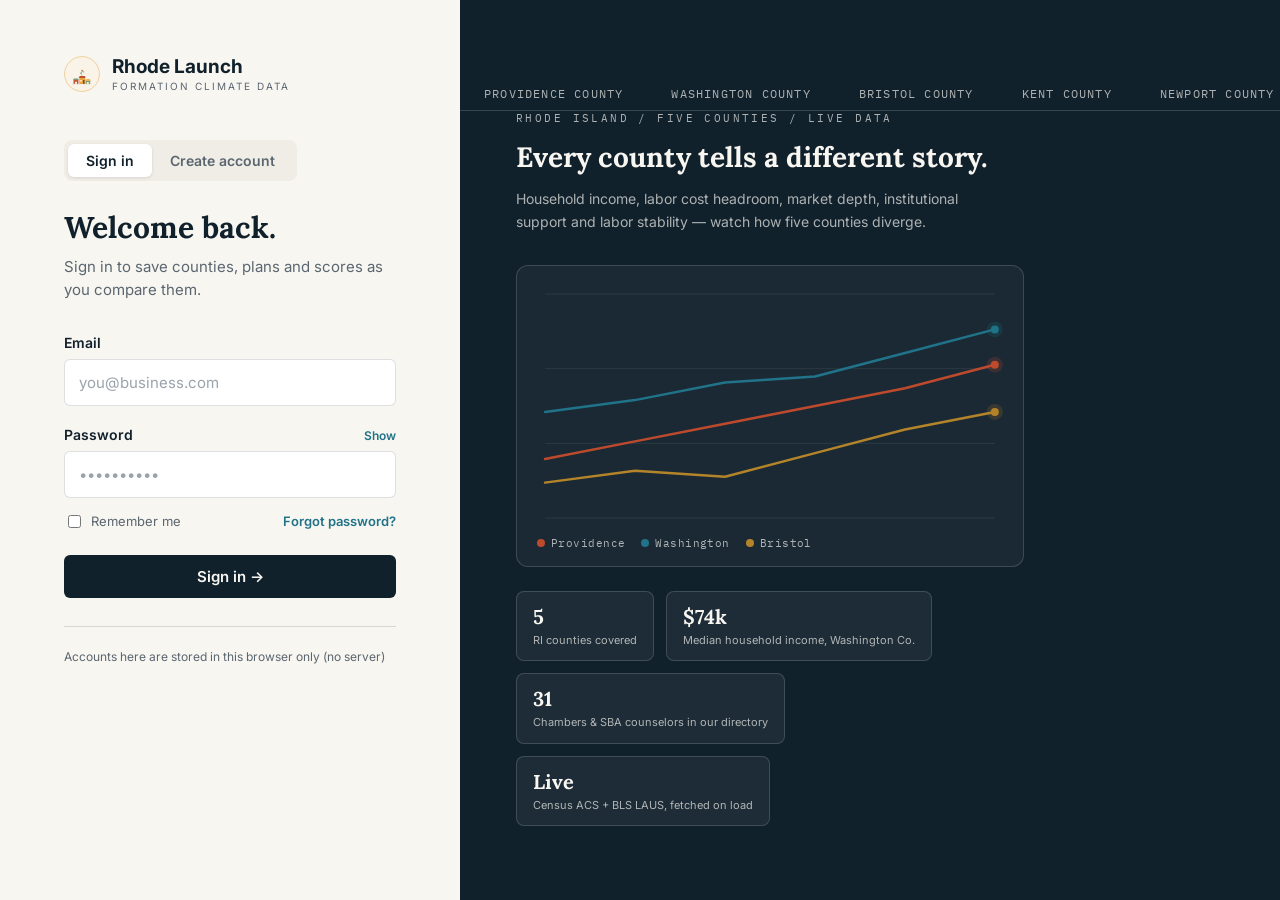
==== commit 37952abd: "Update index.html" ====
--- a/index.html
+++ b/index.html
@@ -21,7 +21,7 @@
   <div class="header-inner">
    <button class="logo-btn" id="logo-link" aria-label="Go to estimator" style="display:inline-flex; align-items:center; gap:12px; background:none; border:none; cursor:pointer;">
   <span class="logo-icon" style="display:inline-flex; background:none;">
-    <svg width="72" height="72" viewBox="0 0 310 310" xmlns="http://www.w3.org/2000/svg" role="img">
+    <svg width="200" height="200" viewBox="0 0 310 310" xmlns="http://www.w3.org/2000/svg" role="img">
       <title>Rhode Launch icon</title>
 
       <circle cx="155" cy="155" r="150" fill="#faf3e8" stroke="#e8a33d" stroke-width="4"/>
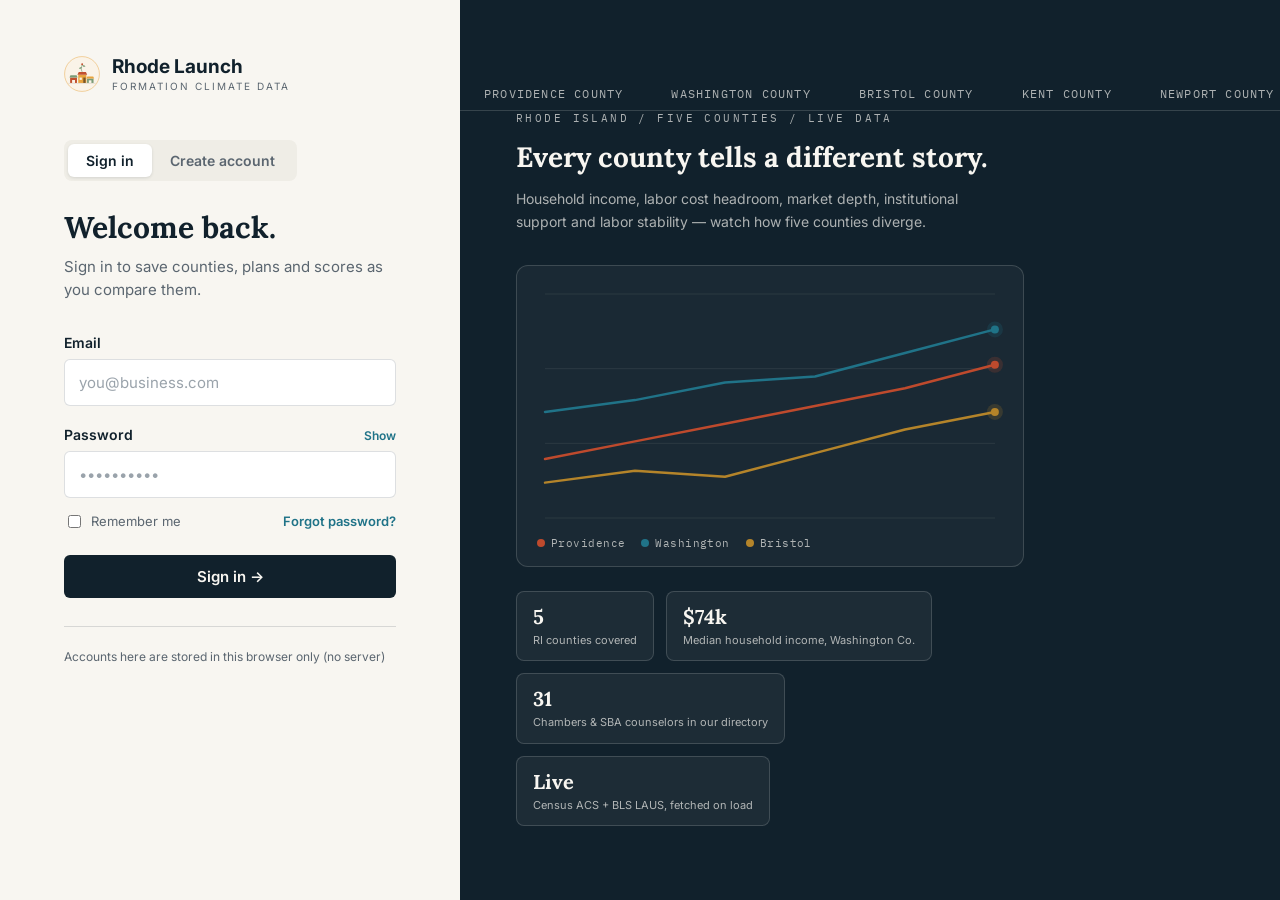
==== commit b2cb205b: "Update index.html" ====
--- a/index.html
+++ b/index.html
@@ -26,7 +26,7 @@
 
       <circle cx="155" cy="155" r="150" fill="#faf3e8" stroke="#e8a33d" stroke-width="4"/>
 
-      <g transform="translate(0,25)">
+        <g transform="translate(-62,-69) scale(1.4)">
         <rect x="70" y="215" width="170" height="4" fill="#3d2b1f" opacity="0.15"/>
         <rect x="82" y="182" width="42" height="33" fill="#c1502e"/>
         <path d="M78,182 L128,182 L122,168 L84,168 Z" fill="#7a9b76"/>
